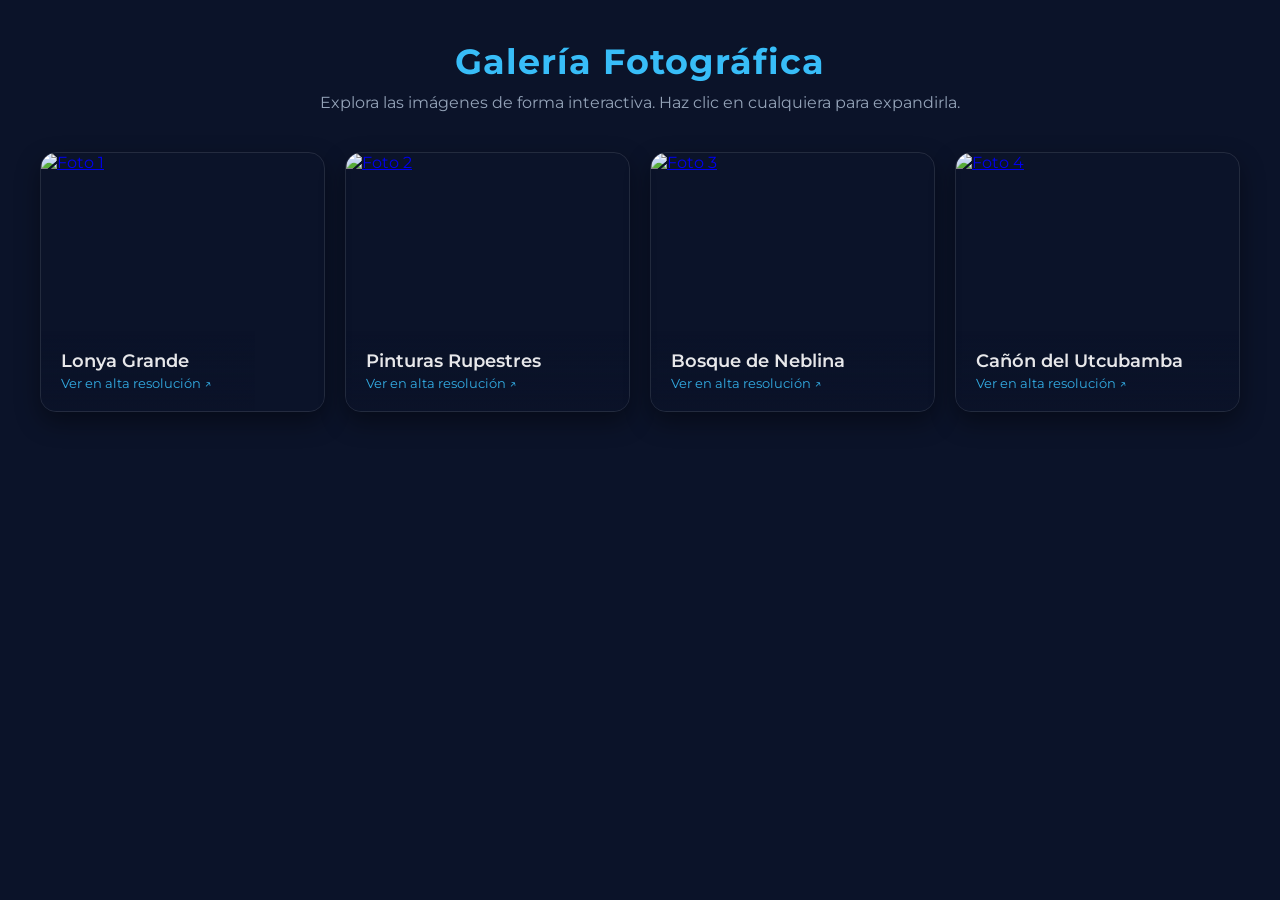
==== HTML/imagenes.html @ cc339737 "Add files via upload" ====
<!DOCTYPE html>
<html lang="es">
<head>
    <meta charset="UTF-8">
    <meta name="viewport" content="width=device-width, initial-scale=1.0">
    <link rel="stylesheet" href="../CSS/estiloimg.css">
    
    <title>Galería Interactiva | Amazonas</title>

    <!-- Fuente Google Fonts -->
    <link href="https://fonts.googleapis.com/css2?family=Montserrat:wght@400;600;700&display=swap" rel="stylesheet">
    
    <!-- CSS de Fancybox (Librería para la ventana emergente / Lightbox) -->
    <link rel="stylesheet" href="https://cdn.jsdelivr.net/npm/@fancyapps/ui@5.0/dist/fancybox/fancybox.css" />
    
</head>
<body>

    <!-- Encabezado -->
    <div class="header">
        <h1>Galería Fotográfica</h1>
        <p>Explora las imágenes de forma interactiva. Haz clic en cualquiera para expandirla.</p>
    </div>

    <!-- Contenedor Interactivo de Imágenes -->
    <div class="gallery-container">

        <!-- Foto 1 -->
        <a href="../IMG/feeling1.jpg" 
        class="gallery-item" 
        data-fancybox="galeria" 
        data-caption="<b>Paisaje de Lonya Grande</b> — Vista panorámica desde la ruta.">
            
            <img src="../IMG/feeling1.jpg" alt="Foto 1">
            
            <div class="zoom-icon">🔍</div>
            <div class="item-overlay">
                <span class="item-title">Lonya Grande</span>
                <span class="item-subtitle">Ver en alta resolución ↗</span>
            </div>
        </a>

        <!-- Foto 2 -->
        <a href="../IMG/feeling2.jpg" 
        class="gallery-item" 
        data-fancybox="galeria" 
        data-caption="<b>Arte Rupestre</b> — Pinturas ancestrales de la región.">
            
            <img src="../IMG/feeling2.jpg" alt="Foto 2">
            
            <div class="zoom-icon">🔍</div>
            <div class="item-overlay">
                <span class="item-title">Pinturas Rupestres</span>
                <span class="item-subtitle">Ver en alta resolución ↗</span>
            </div>
        </a>

        <!-- Foto 3 -->
        <a href="../IMG/feeling3.jpg" 
        class="gallery-item" 
        data-fancybox="galeria" 
        data-caption="<b>Naturaleza y Valles</b> — Bosque de neblina en Amazonas.">
            
            <img src="../IMG/feeling3.jpg" alt="Foto 3">
            
            <div class="zoom-icon">🔍</div>
            <div class="item-overlay">
                <span class="item-title">Bosque de Neblina</span>
                <span class="item-subtitle">Ver en alta resolución ↗</span>
            </div>
        </a>

        <!-- Foto 4 -->
        <a href="../IMG/feeling4.jpg" 
        class="gallery-item" 
        data-fancybox="galeria" 
        data-caption="<b>Río y Cañón</b> — Recorrido turístico Utcubamba.">
            
            <img src="../IMG/feeling4.jpg" alt="Foto 4">
            
            <div class="zoom-icon">🔍</div>
            <div class="item-overlay">
                <span class="item-title">Cañón del Utcubamba</span>
                <span class="item-subtitle">Ver en alta resolución ↗</span>
            </div>
        </a>

    </div>

<!-- Script de JS Fancybox -->
    <script src="https://cdn.jsdelivr.net/npm/@fancyapps/ui@5.0/dist/fancybox/fancybox.umd.js"></script>
    <script>
        // Inicializar la Galería Interactiva con transiciones elegantes
        Fancybox.bind("[data-fancybox]", {
            animated: true,
            showClass: "f-fadeIn",
            hideClass: "f-fadeOut",
            Toolbar: {
                display: {
                    left: ["infobar"],
                    middle: [],
                    right: ["slideshow", "fullscreen", "thumbs", "close"],
                },
            },
        });
    </script>
</body>
</html>
---- CSS/estiloimg.css ----
* {
            box-sizing: border-box;
            margin: 0;
            padding: 0;
        }

        body {
            font-family: 'Montserrat', sans-serif;
            background-color: #0b1329;
            color: #f8fafc;
            min-height: 100vh;
            padding: 40px 20px;
        }

        /* Encabezado Principal */
        .header {
            text-align: center;
            max-width: 800px;
            margin: 0 auto 40px auto;
        }

        .header h1 {
            font-size: 2.2rem;
            font-weight: 700;
            color: #38bdf8;
            letter-spacing: 1px;
            margin-bottom: 10px;
        }

        .header p {
            color: #94a3b8;
            font-size: 1rem;
        }

        /* Contenedor de la Galería Grid Responsiva */
        .gallery-container {
            max-width: 1200px;
            margin: 0 auto;
            display: grid;
            grid-template-columns: repeat(auto-fit, minmax(280px, 1fr));
            gap: 20px;
        }

        /* Tarjeta de cada imagen */
        .gallery-item {
            position: relative;
            border-radius: 16px;
            overflow: hidden;
            box-shadow: 0 10px 25px rgba(0, 0, 0, 0.4);
            border: 1px solid rgba(255, 255, 255, 0.1);
            cursor: pointer;
            transition: transform 0.4s ease, box-shadow 0.4s ease;
            height: 260px;
        }

        .gallery-item:hover {
            transform: translateY(-8px);
            box-shadow: 0 18px 35px rgba(56, 189, 248, 0.25);
            border-color: rgba(56, 189, 248, 0.4);
        }

        .gallery-item img {
            width: 100%;
            height: 100%;
            object-fit: cover;
            transition: transform 0.5s ease;
        }

        /* Efecto Zoom al pasar el mouse por encima */
        .gallery-item:hover img {
            transform: scale(1.08);
        }

        /* Capa con la información flotante (Glassmorphism) */
        .item-overlay {
            position: absolute;
            bottom: 0;
            left: 0;
            right: 0;
            padding: 20px;
            background: linear-gradient(to top, rgba(11, 19, 41, 0.95), rgba(11, 19, 41, 0));
            display: flex;
            flex-direction: column;
            justify-content: flex-end;
            opacity: 0.9;
            transition: opacity 0.3s ease;
        }

        .item-title {
            font-size: 1.1rem;
            font-weight: 600;
            color: #ffffff;
            margin-bottom: 4px;
        }

        .item-subtitle {
            font-size: 0.82rem;
            color: #38bdf8;
        }

        /* Icono de Lupa flotante */
        .zoom-icon {
            position: absolute;
            top: 15px;
            right: 15px;
            background: rgba(15, 23, 42, 0.6);
            backdrop-filter: blur(8px);
            width: 38px;
            height: 38px;
            border-radius: 50%;
            display: flex;
            justify-content: center;
            align-items: center;
            border: 1px solid rgba(255,255,255,0.2);
            opacity: 0;
            transition: opacity 0.3s ease, transform 0.3s ease;
        }

        .gallery-item:hover .zoom-icon {
            opacity: 1;
            transform: scale(1.1);
        }
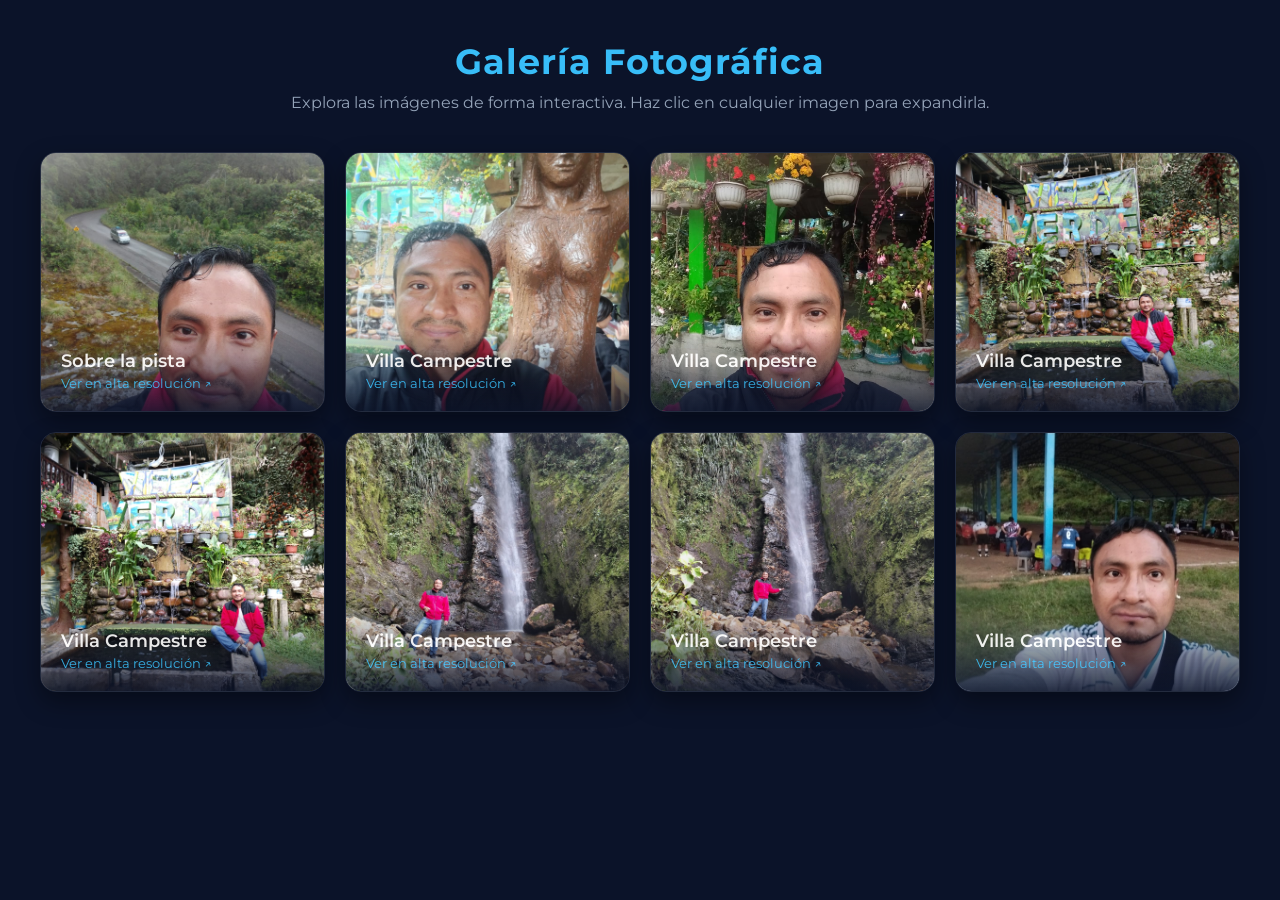
==== commit a45d0115: "Add files via upload" ====
--- a/HTML/imagenes.html
+++ b/HTML/imagenes.html
@@ -19,68 +19,128 @@
     <!-- Encabezado -->
     <div class="header">
         <h1>Galería Fotográfica</h1>
-        <p>Explora las imágenes de forma interactiva. Haz clic en cualquiera para expandirla.</p>
+        <p>Explora las imágenes de forma interactiva. Haz clic en cualquier imagen para expandirla.</p>
     </div>
 
     <!-- Contenedor Interactivo de Imágenes -->
     <div class="gallery-container">
 
         <!-- Foto 1 -->
-        <a href="../IMG/feeling1.jpg" 
+        <a href="../IMG/feeling1.jpeg" 
         class="gallery-item" 
         data-fancybox="galeria" 
-        data-caption="<b>Paisaje de Lonya Grande</b> — Vista panorámica desde la ruta.">
+        data-caption="<b>Paisaje sobre la carretera</b> — Vista panorámica.">
             
-            <img src="../IMG/feeling1.jpg" alt="Foto 1">
+            <img src="../IMG/feeling1.jpeg" alt="Foto 1">
             
             <div class="zoom-icon">🔍</div>
             <div class="item-overlay">
-                <span class="item-title">Lonya Grande</span>
+                <span class="item-title">Sobre la pista</span>
                 <span class="item-subtitle">Ver en alta resolución ↗</span>
             </div>
         </a>
 
         <!-- Foto 2 -->
-        <a href="../IMG/feeling2.jpg" 
+        <a href="../IMG/feeling2.jpeg" 
         class="gallery-item" 
         data-fancybox="galeria" 
-        data-caption="<b>Arte Rupestre</b> — Pinturas ancestrales de la región.">
+        data-caption="<b>Vista de la Villa campestre</b> — Vista panorámica.">
             
-            <img src="../IMG/feeling2.jpg" alt="Foto 2">
+            <img src="../IMG/feeling2.jpeg" alt="Foto 2">
             
             <div class="zoom-icon">🔍</div>
             <div class="item-overlay">
-                <span class="item-title">Pinturas Rupestres</span>
+                <span class="item-title">Villa Campestre</span>
                 <span class="item-subtitle">Ver en alta resolución ↗</span>
             </div>
         </a>
 
         <!-- Foto 3 -->
-        <a href="../IMG/feeling3.jpg" 
+        <a href="../IMG/feeling3.jpeg" 
         class="gallery-item" 
         data-fancybox="galeria" 
-        data-caption="<b>Naturaleza y Valles</b> — Bosque de neblina en Amazonas.">
+        data-caption="<b>Naturaleza de la Villa</b> — Vista panorámica.">
             
-            <img src="../IMG/feeling3.jpg" alt="Foto 3">
+            <img src="../IMG/feeling3.jpeg" alt="Foto 3">
             
             <div class="zoom-icon">🔍</div>
             <div class="item-overlay">
-                <span class="item-title">Bosque de Neblina</span>
+                <span class="item-title">Villa Campestre</span>
                 <span class="item-subtitle">Ver en alta resolución ↗</span>
             </div>
         </a>
 
         <!-- Foto 4 -->
-        <a href="../IMG/feeling4.jpg" 
+        <a href="../IMG/feeling4.jpeg" 
         class="gallery-item" 
         data-fancybox="galeria" 
-        data-caption="<b>Río y Cañón</b> — Recorrido turístico Utcubamba.">
+        data-caption="<b>Naturaleza de la Villa</b> — Vista panorámica.">
             
-            <img src="../IMG/feeling4.jpg" alt="Foto 4">
+            <img src="../IMG/feeling4.jpeg" alt="Foto 4">
             
             <div class="zoom-icon">🔍</div>
             <div class="item-overlay">
-                <span class="item-title">Cañón del Utcubamba</span>
+                <span class="item-title">Villa Campestre</span>
+                <span class="item-subtitle">Ver en alta resolución ↗</span>
+            </div>
+        </a>
+
+        <!-- Foto 5 -->
+        <a href="../IMG/feeling5.jpeg" 
+        class="gallery-item" 
+        data-fancybox="galeria" 
+        data-caption="<b>Naturaleza de la Villa</b> — Vista panorámica.">
+            
+            <img src="../IMG/feeling5.jpeg" alt="Foto 5">
+            
+            <div class="zoom-icon">🔍</div>
+            <div class="item-overlay">
+                <span class="item-title">Villa Campestre</span>
+                <span class="item-subtitle">Ver en alta resolución ↗</span>
+            </div>
+        </a>
+
+        <!-- Foto 6 -->
+        <a href="../IMG/feeling6.jpeg" 
+        class="gallery-item" 
+        data-fancybox="galeria" 
+        data-caption="<b>Naturaleza de la Villa</b> — Vista panorámica.">
+            
+            <img src="../IMG/feeling6.jpeg" alt="Foto 6">
+            
+            <div class="zoom-icon">🔍</div>
+            <div class="item-overlay">
+                <span class="item-title">Villa Campestre</span>
+                <span class="item-subtitle">Ver en alta resolución ↗</span>
+            </div>
+        </a>
+
+        <!-- Foto 7 -->
+        <a href="../IMG/feeling7.jpeg" 
+        class="gallery-item" 
+        data-fancybox="galeria" 
+        data-caption="<b>Naturaleza de la Villa</b> — Vista panorámica.">
+            
+            <img src="../IMG/feeling7.jpeg" alt="Foto 7">
+            
+            <div class="zoom-icon">🔍</div>
+            <div class="item-overlay">
+                <span class="item-title">Villa Campestre</span>
+                <span class="item-subtitle">Ver en alta resolución ↗</span>
+            </div>
+        </a>
+
+        <!-- Foto 8 -->
+        <a href="../IMG/feeling8.jpeg" 
+        class="gallery-item" 
+        data-fancybox="galeria" 
+        data-caption="<b>Naturaleza de la Villa</b> — Vista panorámica.">
+            
+            <img src="../IMG/feeling8.jpeg" alt="Foto 8">
+            
+            <div class="zoom-icon">🔍</div>
+            <div class="item-overlay">
+                <span class="item-title">Villa Campestre</span>
                 <span class="item-subtitle">Ver en alta resolución ↗</span>
             </div>
         </a>
